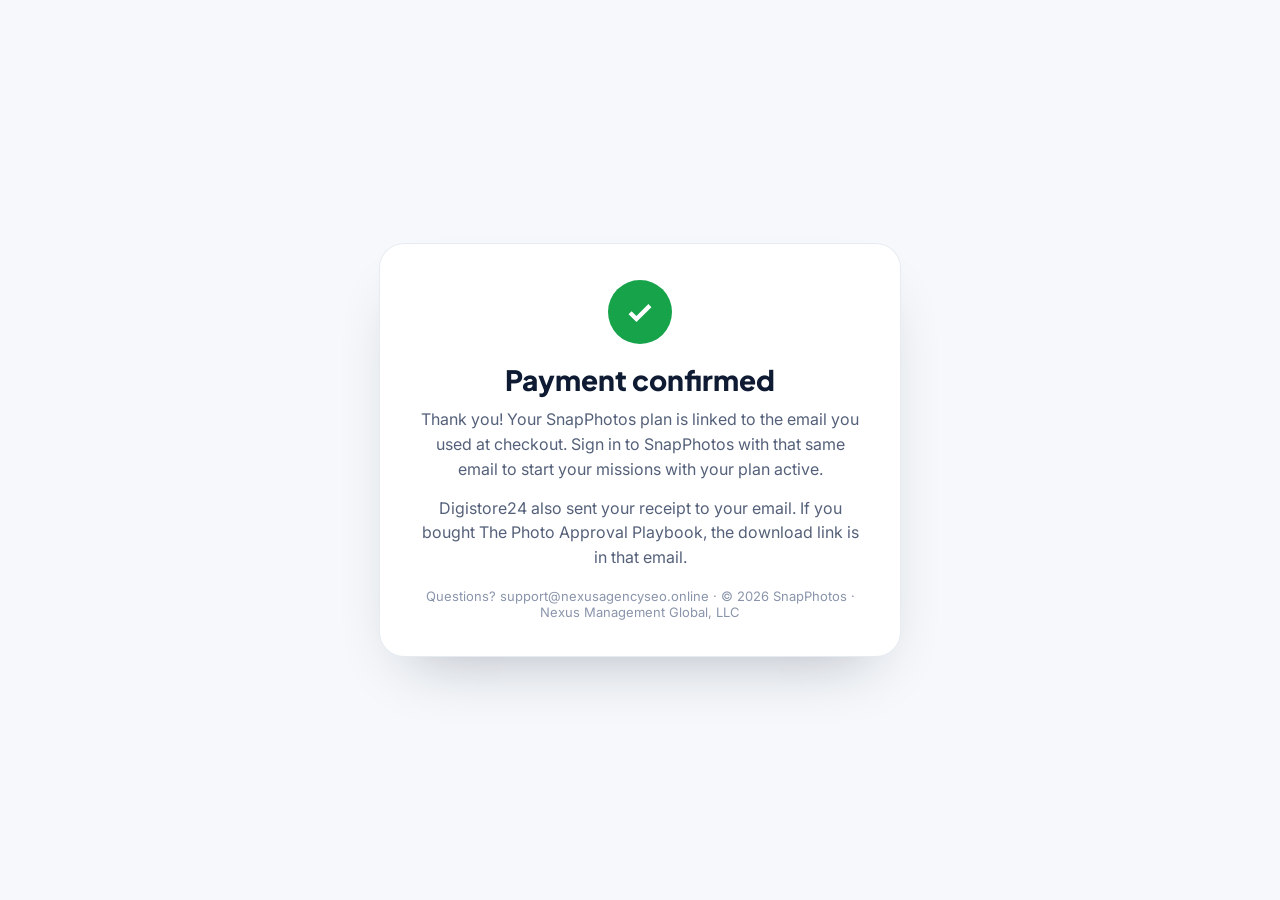
==== obrigado.html @ 8009b7d3 "Páginas de obrigado e entrega do Playbook Co-Authored-By: Claude Opus 5.5 <noreply@anthropic.com>" ====
<!doctype html><html lang="en"><head><meta charset="utf-8"><meta name="viewport" content="width=device-width,initial-scale=1"><meta name="robots" content="noindex">
<title>Thank you — SnapPhotos</title><link rel="icon" href="/assets/icone/flor-256.png">
<link href="https://fonts.googleapis.com/css2?family=Inter:wght@400;600;800&family=Plus+Jakarta+Sans:wght@800&display=swap" rel="stylesheet">
<style>*{margin:0;box-sizing:border-box}body{font-family:Inter,sans-serif;background:#f6f8fb;color:#0E1B33;display:grid;place-items:center;min-height:100vh;padding:24px}
.c{max-width:520px;background:#fff;border-radius:24px;padding:36px;box-shadow:0 0 0 1px #e6ebf2,0 30px 60px -30px rgba(14,27,51,.3);text-align:center}
.ok{width:64px;height:64px;border-radius:50%;background:#16A34A;display:grid;place-items:center;margin:0 auto 18px}.ok svg{width:34px;height:34px;stroke:#fff;fill:none;stroke-width:3}
h1{font:800 28px "Plus Jakarta Sans";margin-bottom:10px}p{color:#55617a;line-height:1.55;margin-bottom:14px}
a.b{display:inline-block;margin-top:8px;background:#2F7BF5;color:#fff;text-decoration:none;font-weight:800;padding:14px 22px;border-radius:14px}
small{display:block;margin-top:18px;color:#8a95ab;font-size:13px}</style></head><body><div class="c">
<div class="ok"><svg viewBox="0 0 24 24"><path d="m5 12.5 4.5 4.5L19 7.5"/></svg></div><h1>Payment confirmed</h1>
<p>Thank you! Your SnapPhotos plan is linked to the email you used at checkout. Sign in to SnapPhotos with that same email to start your missions with your plan active.</p>
<p>Digistore24 also sent your receipt to your email. If you bought The Photo Approval Playbook, the download link is in that email.</p>
<small>Questions? support@nexusagencyseo.online · © 2026 SnapPhotos · Nexus Management Global, LLC</small></div></body></html>
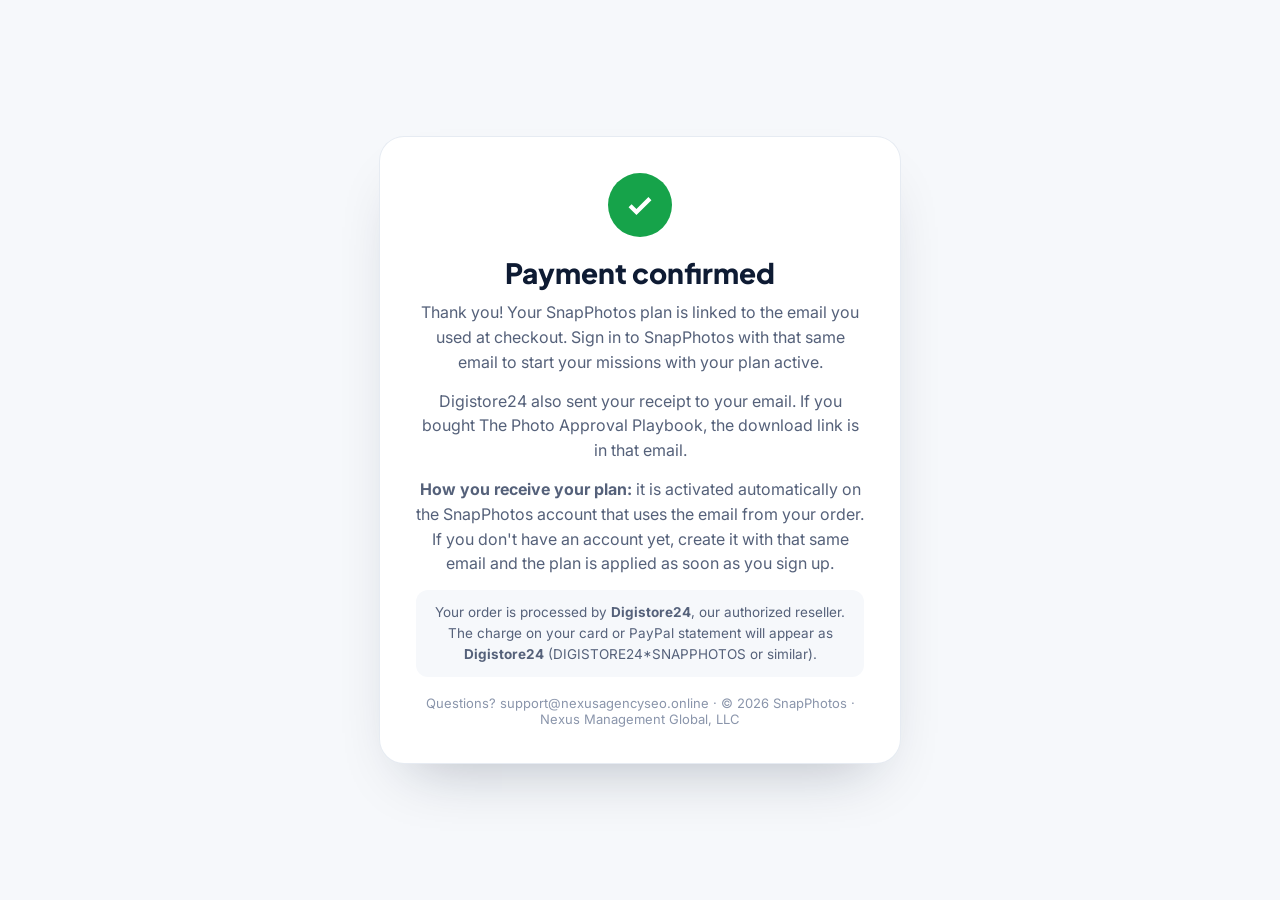
==== commit dd969f37: "Páginas de obrigado: cobrança pela Digistore24 e forma de entrega Co-Authored-By: Claude Opus 5.5 <n" ====
--- a/obrigado.html
+++ b/obrigado.html
@@ -10,4 +10,4 @@
 <div class="ok"><svg viewBox="0 0 24 24"><path d="m5 12.5 4.5 4.5L19 7.5"/></svg></div><h1>Payment confirmed</h1>
 <p>Thank you! Your SnapPhotos plan is linked to the email you used at checkout. Sign in to SnapPhotos with that same email to start your missions with your plan active.</p>
 <p>Digistore24 also sent your receipt to your email. If you bought The Photo Approval Playbook, the download link is in that email.</p>
-<small>Questions? support@nexusagencyseo.online · © 2026 SnapPhotos · Nexus Management Global, LLC</small></div></body></html>+<p><b>How you receive your plan:</b> it is activated automatically on the SnapPhotos account that uses the email from your order. If you don't have an account yet, create it with that same email and the plan is applied as soon as you sign up.</p><p style="font-size:13.5px;background:#f6f8fb;border-radius:12px;padding:12px;margin-top:6px">Your order is processed by <b>Digistore24</b>, our authorized reseller. The charge on your card or PayPal statement will appear as <b>Digistore24</b> (DIGISTORE24*SNAPPHOTOS or similar).</p><small>Questions? support@nexusagencyseo.online · © 2026 SnapPhotos · Nexus Management Global, LLC</small></div></body></html>
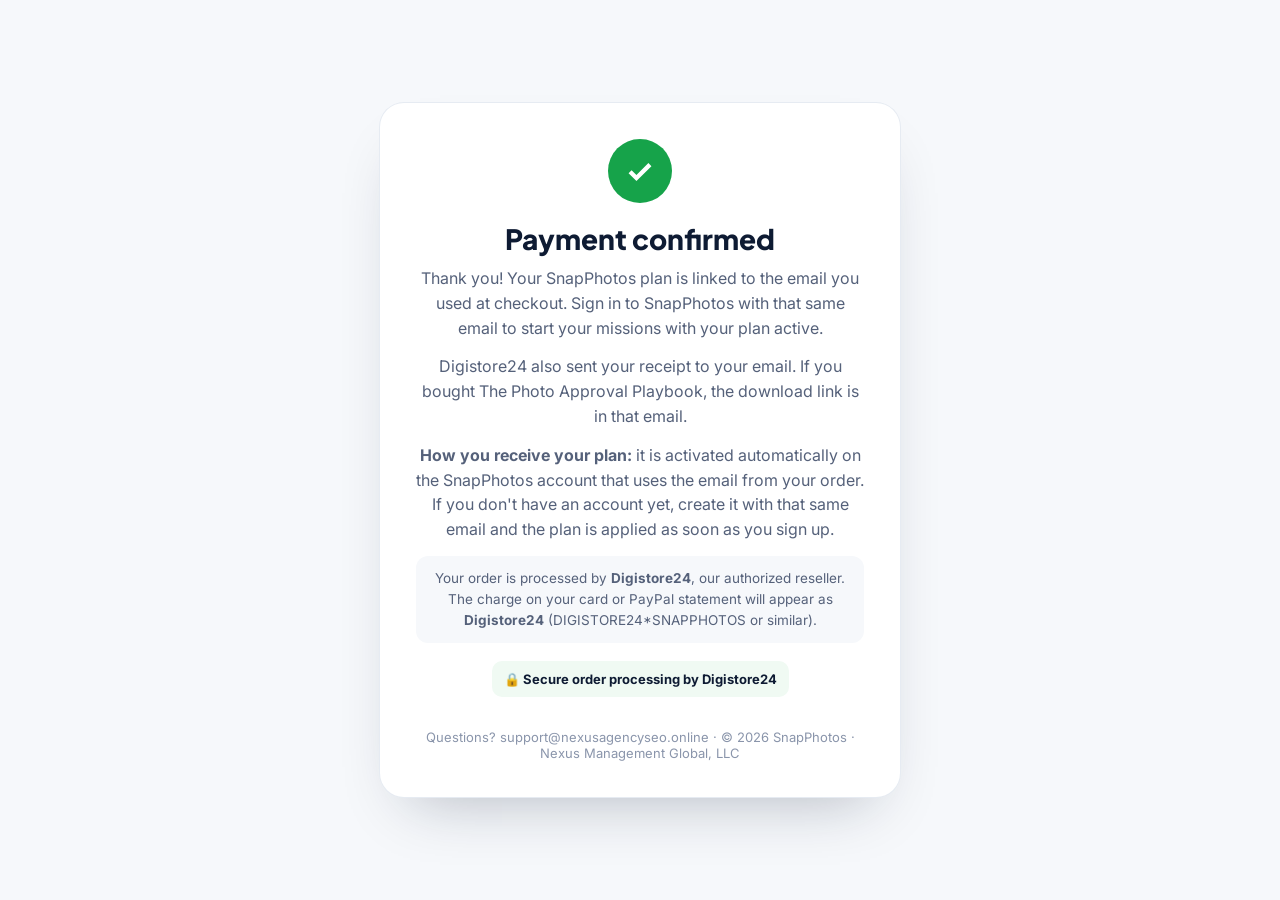
==== commit 5a22ac61: "Código oficial da Digistore24 e selos de pedido seguro Co-Authored-By: Claude Opus 5.5 <noreply@anth" ====
--- a/obrigado.html
+++ b/obrigado.html
@@ -10,4 +10,4 @@
 <div class="ok"><svg viewBox="0 0 24 24"><path d="m5 12.5 4.5 4.5L19 7.5"/></svg></div><h1>Payment confirmed</h1>
 <p>Thank you! Your SnapPhotos plan is linked to the email you used at checkout. Sign in to SnapPhotos with that same email to start your missions with your plan active.</p>
 <p>Digistore24 also sent your receipt to your email. If you bought The Photo Approval Playbook, the download link is in that email.</p>
-<p><b>How you receive your plan:</b> it is activated automatically on the SnapPhotos account that uses the email from your order. If you don't have an account yet, create it with that same email and the plan is applied as soon as you sign up.</p><p style="font-size:13.5px;background:#f6f8fb;border-radius:12px;padding:12px;margin-top:6px">Your order is processed by <b>Digistore24</b>, our authorized reseller. The charge on your card or PayPal statement will appear as <b>Digistore24</b> (DIGISTORE24*SNAPPHOTOS or similar).</p><small>Questions? support@nexusagencyseo.online · © 2026 SnapPhotos · Nexus Management Global, LLC</small></div></body></html>+<p><b>How you receive your plan:</b> it is activated automatically on the SnapPhotos account that uses the email from your order. If you don't have an account yet, create it with that same email and the plan is applied as soon as you sign up.</p><p style="font-size:13.5px;background:#f6f8fb;border-radius:12px;padding:12px;margin-top:6px">Your order is processed by <b>Digistore24</b>, our authorized reseller. The charge on your card or PayPal statement will appear as <b>Digistore24</b> (DIGISTORE24*SNAPPHOTOS or similar).</p><p style="display:inline-flex;align-items:center;gap:8px;background:#f0faf3;color:#0E1B33;border-radius:10px;padding:8px 12px;font-weight:700;font-size:13px;margin-top:4px">🔒 Secure order processing by Digistore24</p><small>Questions? support@nexusagencyseo.online · © 2026 SnapPhotos · Nexus Management Global, LLC</small></div></body></html>
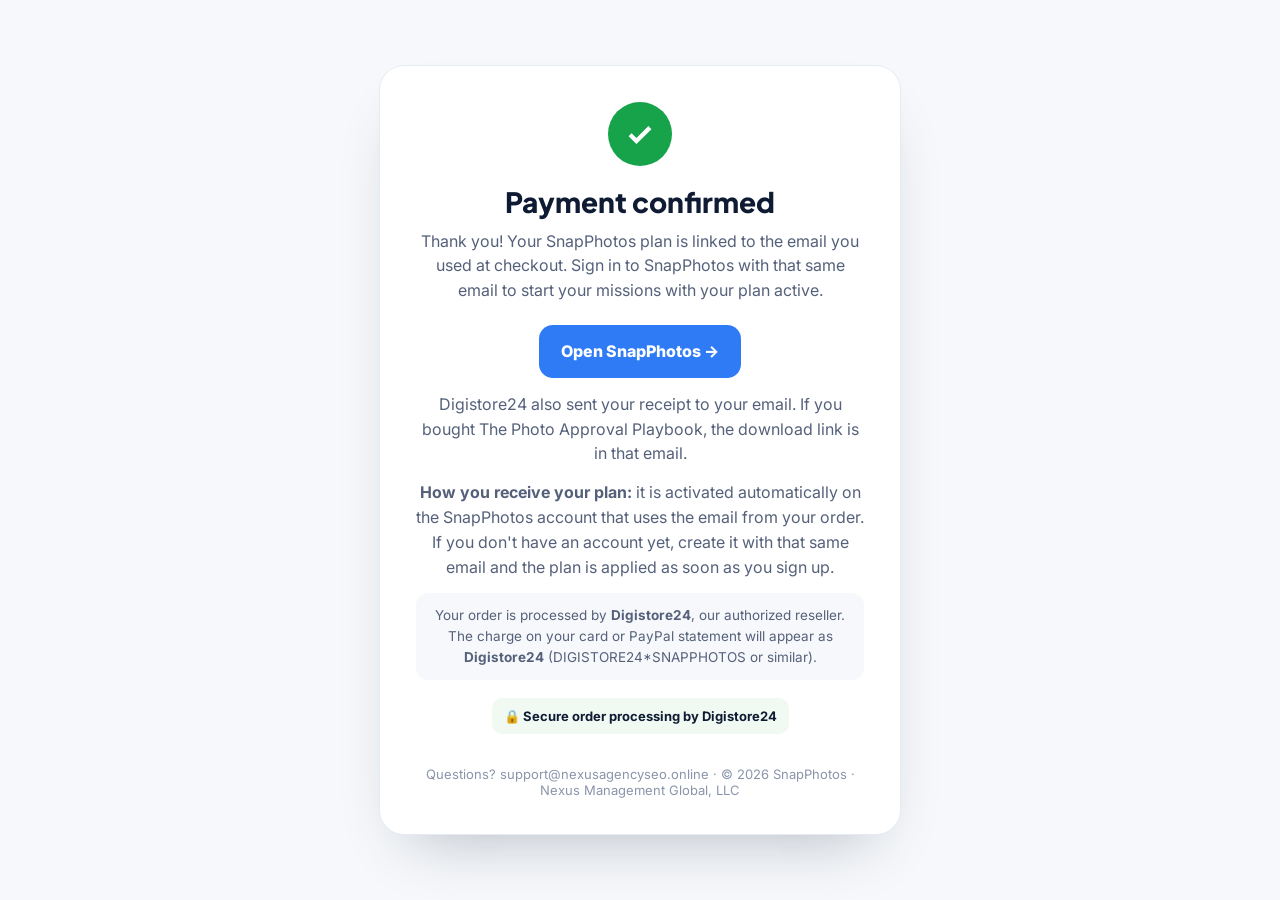
==== commit 8ba0ef3a: "Obrigado: botão Open SnapPhotos para o app Co-Authored-By: Claude Opus 5.5 <noreply@anthropic.com>" ====
--- a/obrigado.html
+++ b/obrigado.html
@@ -9,5 +9,6 @@
 small{display:block;margin-top:18px;color:#8a95ab;font-size:13px}</style></head><body><div class="c">
 <div class="ok"><svg viewBox="0 0 24 24"><path d="m5 12.5 4.5 4.5L19 7.5"/></svg></div><h1>Payment confirmed</h1>
 <p>Thank you! Your SnapPhotos plan is linked to the email you used at checkout. Sign in to SnapPhotos with that same email to start your missions with your plan active.</p>
+<p><a class="b" href="https://app.nexusagencyseo.online/login">Open SnapPhotos →</a></p>
 <p>Digistore24 also sent your receipt to your email. If you bought The Photo Approval Playbook, the download link is in that email.</p>
 <p><b>How you receive your plan:</b> it is activated automatically on the SnapPhotos account that uses the email from your order. If you don't have an account yet, create it with that same email and the plan is applied as soon as you sign up.</p><p style="font-size:13.5px;background:#f6f8fb;border-radius:12px;padding:12px;margin-top:6px">Your order is processed by <b>Digistore24</b>, our authorized reseller. The charge on your card or PayPal statement will appear as <b>Digistore24</b> (DIGISTORE24*SNAPPHOTOS or similar).</p><p style="display:inline-flex;align-items:center;gap:8px;background:#f0faf3;color:#0E1B33;border-radius:10px;padding:8px 12px;font-weight:700;font-size:13px;margin-top:4px">🔒 Secure order processing by Digistore24</p><small>Questions? support@nexusagencyseo.online · © 2026 SnapPhotos · Nexus Management Global, LLC</small></div></body></html>
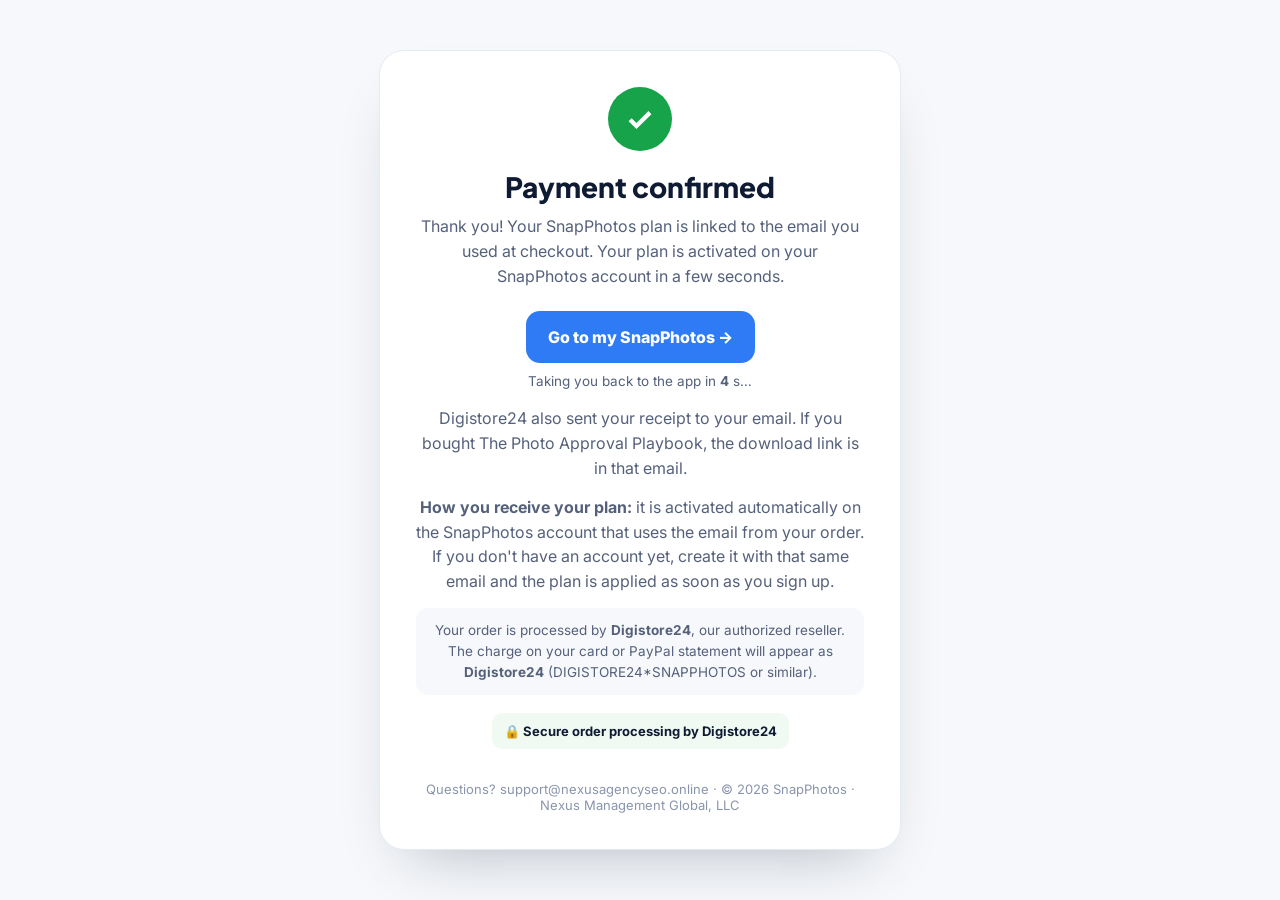
==== commit ab683ed7: "Obrigado: volta sozinho para o app logado (/app?compra=1) Co-Authored-By: Claude Opus 5.5 <noreply@a" ====
--- a/obrigado.html
+++ b/obrigado.html
@@ -8,7 +8,10 @@
 a.b{display:inline-block;margin-top:8px;background:#2F7BF5;color:#fff;text-decoration:none;font-weight:800;padding:14px 22px;border-radius:14px}
 small{display:block;margin-top:18px;color:#8a95ab;font-size:13px}</style></head><body><div class="c">
 <div class="ok"><svg viewBox="0 0 24 24"><path d="m5 12.5 4.5 4.5L19 7.5"/></svg></div><h1>Payment confirmed</h1>
-<p>Thank you! Your SnapPhotos plan is linked to the email you used at checkout. Sign in to SnapPhotos with that same email to start your missions with your plan active.</p>
-<p><a class="b" href="https://app.nexusagencyseo.online/login">Open SnapPhotos →</a></p>
+<p>Thank you! Your SnapPhotos plan is linked to the email you used at checkout. Your plan is activated on your SnapPhotos account in a few seconds.</p>
+<p><a class="b" id="voltaApp" href="https://app.nexusagencyseo.online/app?compra=1">Go to my SnapPhotos →</a></p>
+<p id="contagem" style="font-size:13.5px;margin-top:-6px">Taking you back to the app in <b id="seg">5</b> s…</p>
+<script>(function(){var n=5,b=document.getElementById("seg"),u=document.getElementById("voltaApp").href;
+var t=setInterval(function(){n--;if(b)b.textContent=n;if(n<=0){clearInterval(t);location.replace(u);}},1000);})();</script>
 <p>Digistore24 also sent your receipt to your email. If you bought The Photo Approval Playbook, the download link is in that email.</p>
 <p><b>How you receive your plan:</b> it is activated automatically on the SnapPhotos account that uses the email from your order. If you don't have an account yet, create it with that same email and the plan is applied as soon as you sign up.</p><p style="font-size:13.5px;background:#f6f8fb;border-radius:12px;padding:12px;margin-top:6px">Your order is processed by <b>Digistore24</b>, our authorized reseller. The charge on your card or PayPal statement will appear as <b>Digistore24</b> (DIGISTORE24*SNAPPHOTOS or similar).</p><p style="display:inline-flex;align-items:center;gap:8px;background:#f0faf3;color:#0E1B33;border-radius:10px;padding:8px 12px;font-weight:700;font-size:13px;margin-top:4px">🔒 Secure order processing by Digistore24</p><small>Questions? support@nexusagencyseo.online · © 2026 SnapPhotos · Nexus Management Global, LLC</small></div></body></html>
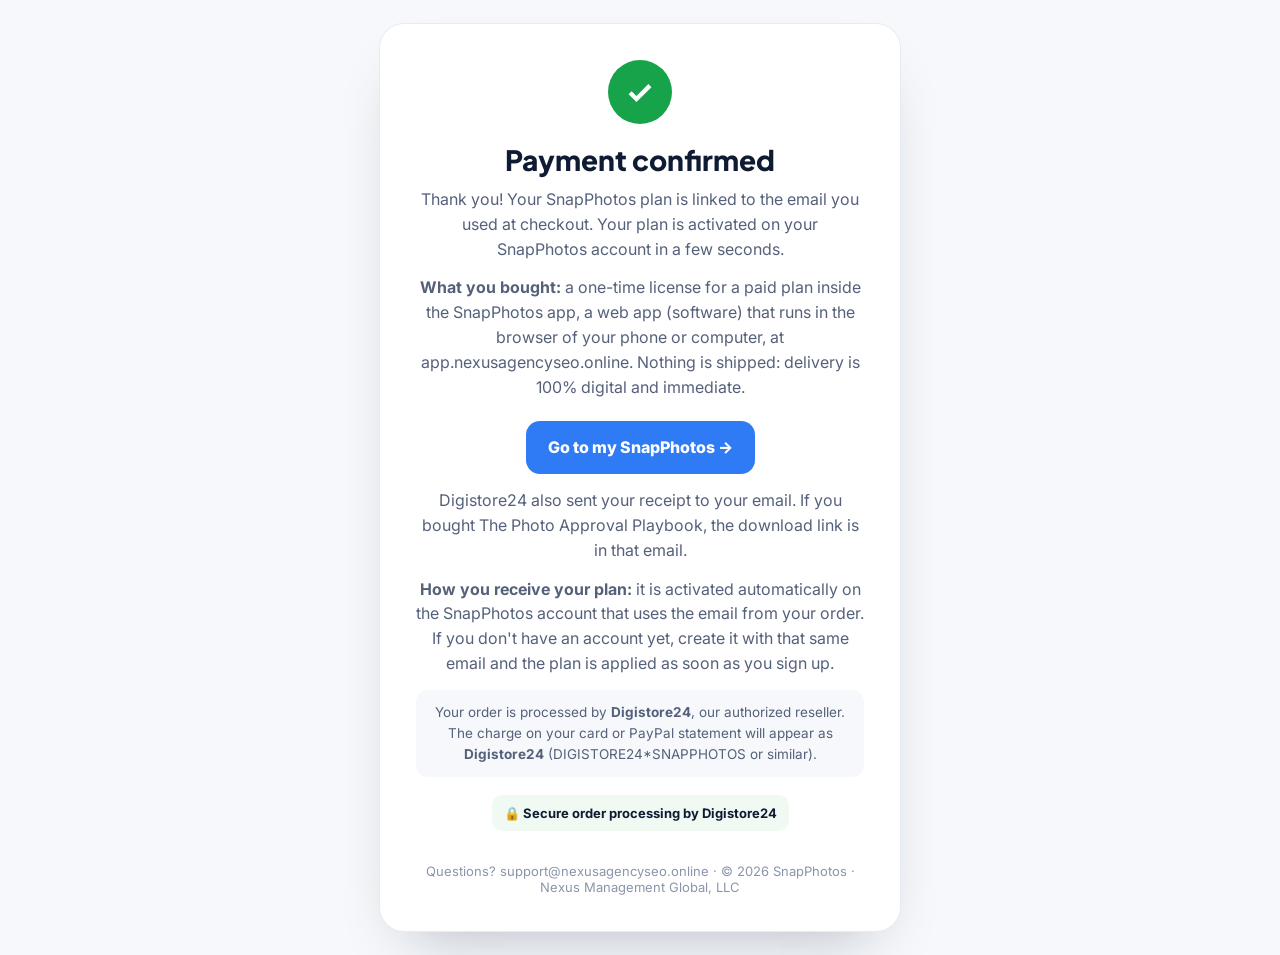
==== commit 9b8965d0: "Deixa claro o formato: app (software) + licença do plano; obrigado sem redirecionamento automático C" ====
--- a/obrigado.html
+++ b/obrigado.html
@@ -9,9 +9,7 @@
 small{display:block;margin-top:18px;color:#8a95ab;font-size:13px}</style></head><body><div class="c">
 <div class="ok"><svg viewBox="0 0 24 24"><path d="m5 12.5 4.5 4.5L19 7.5"/></svg></div><h1>Payment confirmed</h1>
 <p>Thank you! Your SnapPhotos plan is linked to the email you used at checkout. Your plan is activated on your SnapPhotos account in a few seconds.</p>
+<p><b>What you bought:</b> a one-time license for a paid plan inside the SnapPhotos app, a web app (software) that runs in the browser of your phone or computer, at app.nexusagencyseo.online. Nothing is shipped: delivery is 100% digital and immediate.</p>
 <p><a class="b" id="voltaApp" href="https://app.nexusagencyseo.online/app?compra=1">Go to my SnapPhotos →</a></p>
-<p id="contagem" style="font-size:13.5px;margin-top:-6px">Taking you back to the app in <b id="seg">5</b> s…</p>
-<script>(function(){var n=5,b=document.getElementById("seg"),u=document.getElementById("voltaApp").href;
-var t=setInterval(function(){n--;if(b)b.textContent=n;if(n<=0){clearInterval(t);location.replace(u);}},1000);})();</script>
 <p>Digistore24 also sent your receipt to your email. If you bought The Photo Approval Playbook, the download link is in that email.</p>
 <p><b>How you receive your plan:</b> it is activated automatically on the SnapPhotos account that uses the email from your order. If you don't have an account yet, create it with that same email and the plan is applied as soon as you sign up.</p><p style="font-size:13.5px;background:#f6f8fb;border-radius:12px;padding:12px;margin-top:6px">Your order is processed by <b>Digistore24</b>, our authorized reseller. The charge on your card or PayPal statement will appear as <b>Digistore24</b> (DIGISTORE24*SNAPPHOTOS or similar).</p><p style="display:inline-flex;align-items:center;gap:8px;background:#f0faf3;color:#0E1B33;border-radius:10px;padding:8px 12px;font-weight:700;font-size:13px;margin-top:4px">🔒 Secure order processing by Digistore24</p><small>Questions? support@nexusagencyseo.online · © 2026 SnapPhotos · Nexus Management Global, LLC</small></div></body></html>
